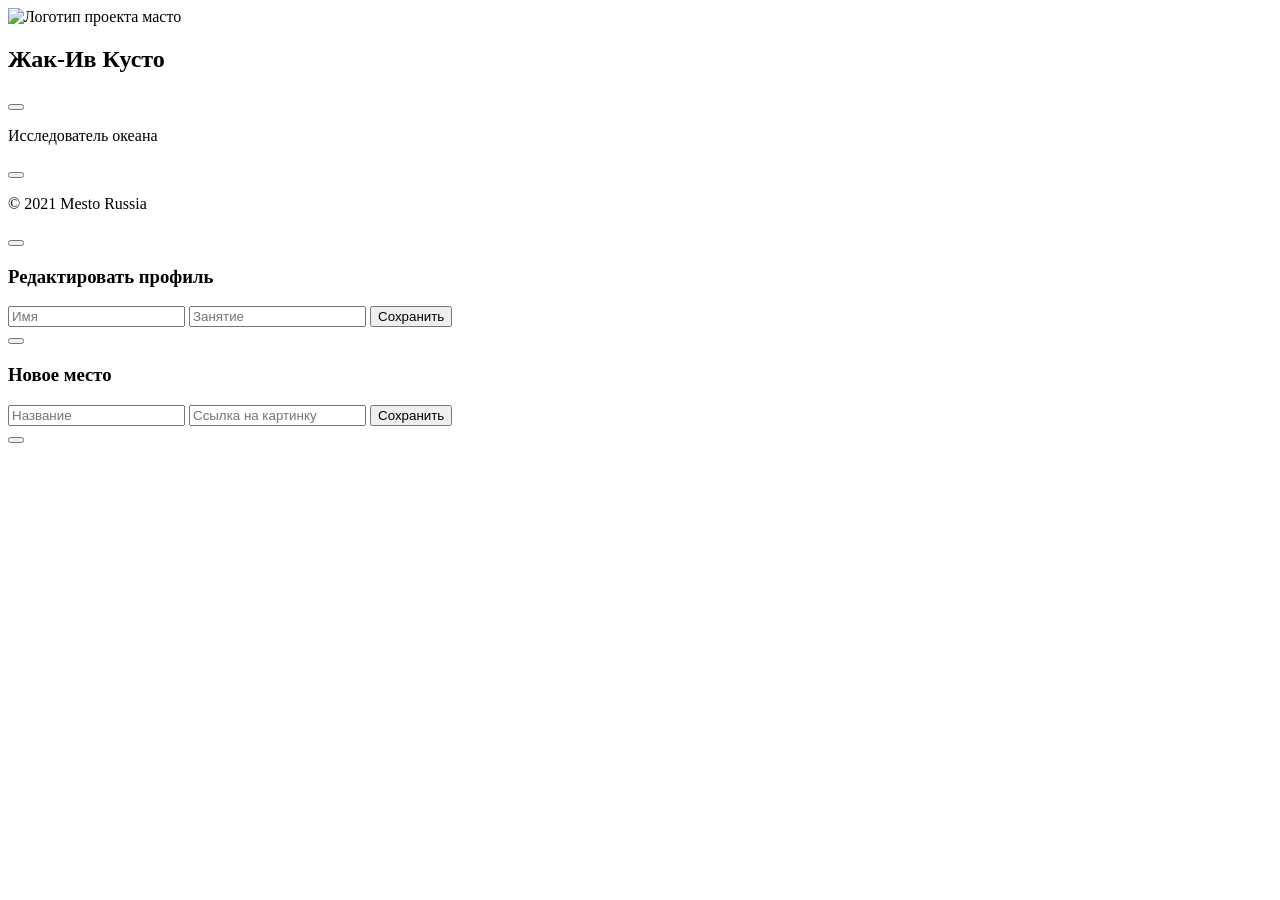
==== index.html @ c6843a1b "Initial commit" ====
<!doctype html>
<html lang="ru">
<head>
  <meta charset="UTF-8">
  <meta name="viewport"
        content="width=device-width, user-scalable=no, initial-scale=1.0, maximum-scale=1.0, minimum-scale=1.0">
  <meta http-equiv="X-UA-Compatible" content="ie=edge">
  <title>Mesto</title>
  <link rel="stylesheet" href="./pages/index.css">
</head>
<body class="page">
<div class="page__content">
  <header class="header page__section">
    <img src="./images/logo.svg" alt="Логотип проекта масто" class="logo header__logo">
  </header>
  <main class="content">
    <section class="profile page__section">
      <div class="profile__image" style="background-image: url('./images/avatar.jpg');"></div>
      <div class="profile__info">
        <h1 class="profile__title">Жак-Ив Кусто</h1>
        <button class="profile__edit-button" type="button"></button>
        <p class="profile__description">Исследователь океана</p>
      </div>
      <button class="profile__add-button" type="button"></button>
    </section>
    <section class="places page__section">
      <ul class="places__list">
      </ul>
    </section>
  </main>
  <footer class="footer page__section">
    <p class="footer__copyright">
      © 2021 Mesto Russia
    </p>
  </footer>
  <div class="popup popup_type_edit">
    <div class="popup__content">
      <button type="button" class="popup__close"></button>
      <h3 class="popup__title">Редактировать профиль</h3>
      <form class="popup__form" name="edit-profile">
        <input type="text" name="name" class="popup__input popup__input_type_name" placeholder="Имя" required>
        <input type="text" name="description" class="popup__input popup__input_type_description" placeholder="Занятие" required>
        <button type="submit" class="button popup__button">Сохранить</button>
      </form>
    </div>
  </div>
  <div class="popup popup_type_new-card">
    <div class="popup__content">
      <button type="button" class="popup__close"></button>
      <h3 class="popup__title">Новое место</h3>
      <form class="popup__form" name="new-place">
        <input type="text" name="place-name" class="popup__input popup__input_type_card-name" placeholder="Название" required>
        <input type="url" name="link" class="popup__input popup__input_type_url" placeholder="Ссылка на картинку" required>
        <button type="submit" class="button popup__button">Сохранить</button>
      </form>
    </div>
  </div>
  <div class="popup popup_type_image">
    <div class="popup__content popup__content_content_image">
      <button type="button" class="popup__close"></button>
      <img src="" alt="" class="popup__image">
      <p class="popup__caption"></p>
    </div>
  </div>
</div>
<script src="./scripts/cards.js"></script>
<script src="./scripts/index.js" defer></script>

<template id="card-template">
  <li class="places__item card">
    <img class="card__image" src="" alt="" />
    <button type="button" class="card__delete-button"></button>
    <div class="card__description">
      <h2 class="card__title">
      </h2>
      <button type="button" class="card__like-button"></button>
    </div>
  </li>
</template>
</body>
</html>
---- pages/index.css ----
@import url('../vendor/normalize.css');
@import url('../vendor/fonts.css');
@import url('../blocks/page/page.css');
@import url('../blocks/header/header.css');
@import url('../blocks/content/content.css');
@import url('../blocks/footer/footer.css');
@import url('../blocks/profile/profile.css');
@import url('../blocks/places/places.css');
@import url('../blocks/card/card.css');
@import url('../blocks/popup/popup.css');
@import url('../blocks/popup/_is-animated/popup_is-animated.css');
@import url('../blocks/popup/_is-opened/popup_is-opened.css');
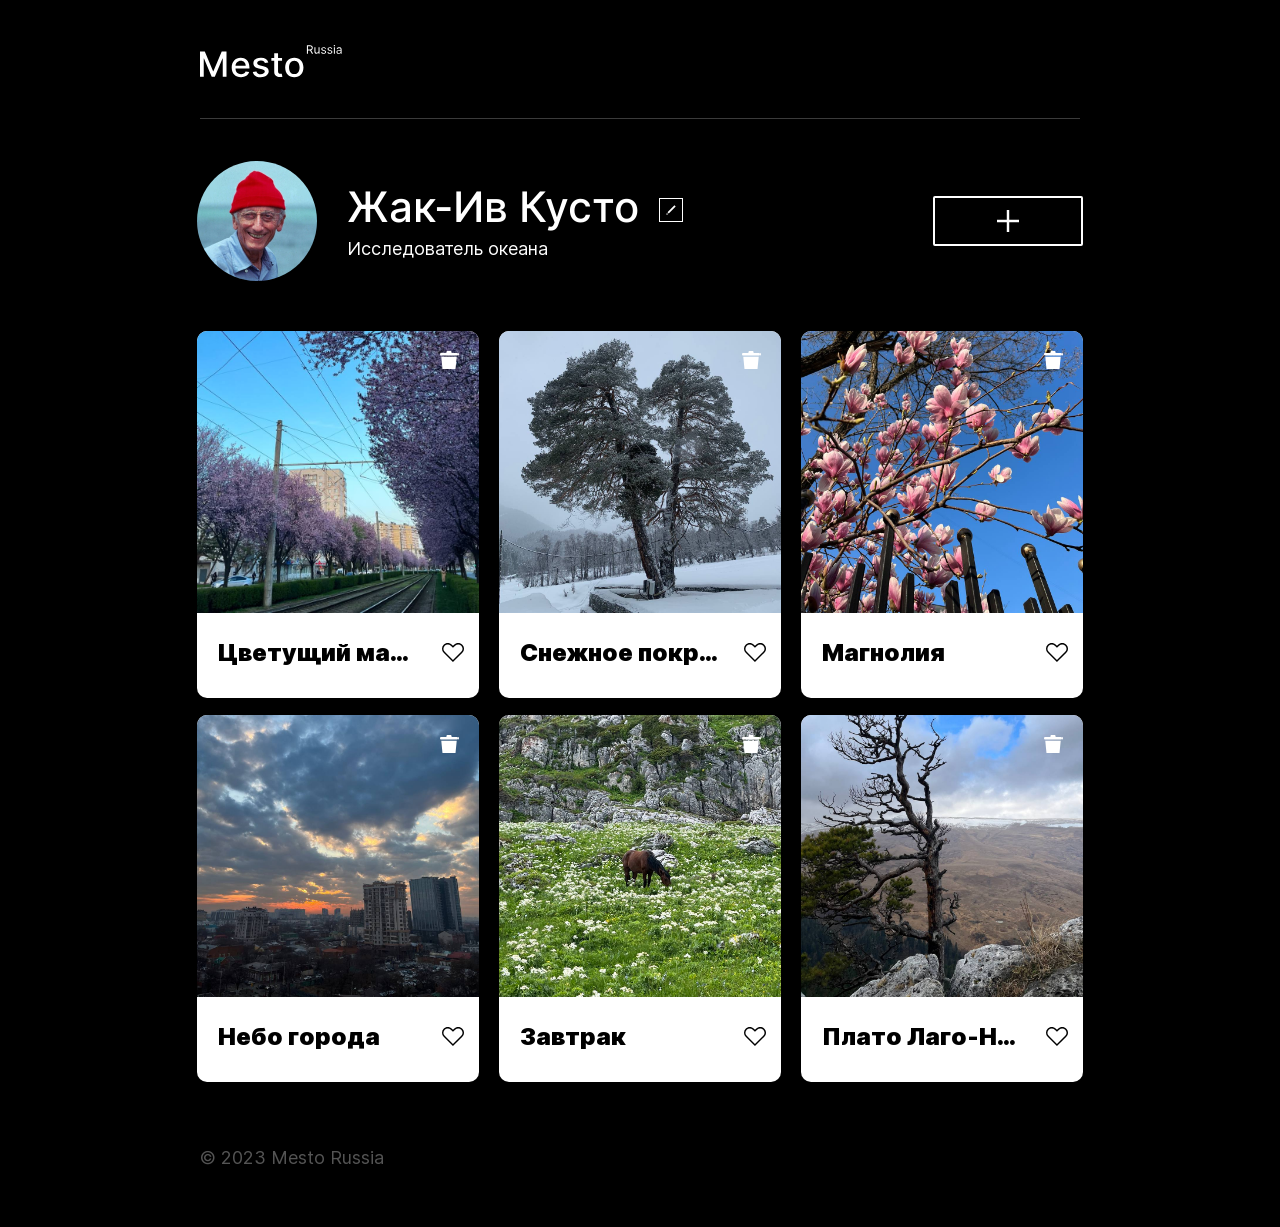
==== commit 6f8f0685: "release" ====
--- a/index.html
+++ b/index.html
@@ -1,81 +1 @@
-<!doctype html>
-<html lang="ru">
-<head>
-  <meta charset="UTF-8">
-  <meta name="viewport"
-        content="width=device-width, user-scalable=no, initial-scale=1.0, maximum-scale=1.0, minimum-scale=1.0">
-  <meta http-equiv="X-UA-Compatible" content="ie=edge">
-  <title>Mesto</title>
-  <link rel="stylesheet" href="./pages/index.css">
-</head>
-<body class="page">
-<div class="page__content">
-  <header class="header page__section">
-    <img src="./images/logo.svg" alt="Логотип проекта масто" class="logo header__logo">
-  </header>
-  <main class="content">
-    <section class="profile page__section">
-      <div class="profile__image" style="background-image: url('./images/avatar.jpg');"></div>
-      <div class="profile__info">
-        <h1 class="profile__title">Жак-Ив Кусто</h1>
-        <button class="profile__edit-button" type="button"></button>
-        <p class="profile__description">Исследователь океана</p>
-      </div>
-      <button class="profile__add-button" type="button"></button>
-    </section>
-    <section class="places page__section">
-      <ul class="places__list">
-      </ul>
-    </section>
-  </main>
-  <footer class="footer page__section">
-    <p class="footer__copyright">
-      © 2021 Mesto Russia
-    </p>
-  </footer>
-  <div class="popup popup_type_edit">
-    <div class="popup__content">
-      <button type="button" class="popup__close"></button>
-      <h3 class="popup__title">Редактировать профиль</h3>
-      <form class="popup__form" name="edit-profile">
-        <input type="text" name="name" class="popup__input popup__input_type_name" placeholder="Имя" required>
-        <input type="text" name="description" class="popup__input popup__input_type_description" placeholder="Занятие" required>
-        <button type="submit" class="button popup__button">Сохранить</button>
-      </form>
-    </div>
-  </div>
-  <div class="popup popup_type_new-card">
-    <div class="popup__content">
-      <button type="button" class="popup__close"></button>
-      <h3 class="popup__title">Новое место</h3>
-      <form class="popup__form" name="new-place">
-        <input type="text" name="place-name" class="popup__input popup__input_type_card-name" placeholder="Название" required>
-        <input type="url" name="link" class="popup__input popup__input_type_url" placeholder="Ссылка на картинку" required>
-        <button type="submit" class="button popup__button">Сохранить</button>
-      </form>
-    </div>
-  </div>
-  <div class="popup popup_type_image">
-    <div class="popup__content popup__content_content_image">
-      <button type="button" class="popup__close"></button>
-      <img src="" alt="" class="popup__image">
-      <p class="popup__caption"></p>
-    </div>
-  </div>
-</div>
-<script src="./scripts/cards.js"></script>
-<script src="./scripts/index.js" defer></script>
-
-<template id="card-template">
-  <li class="places__item card">
-    <img class="card__image" src="" alt="" />
-    <button type="button" class="card__delete-button"></button>
-    <div class="card__description">
-      <h2 class="card__title">
-      </h2>
-      <button type="button" class="card__like-button"></button>
-    </div>
-  </li>
-</template>
-</body>
-</html>
+<!doctype html><html lang="ru"><head><meta charset="UTF-8"><meta http-equiv="X-UA-Compatible" content="IE=edge"><meta name="viewport" content="width=device-width,initial-scale=1"><title>Mesto</title><script defer="defer" src="main.js"></script><link href="main.css" rel="stylesheet"></head><body class="root"><header class="header"><img class="header__logo" src="95fcd4ca72d8b7faa347.svg" alt="Логотип Место"></header><main><section class="profile"><img class="profile__avatar" src="0bc1bdd3ed23ad070238.jpg" alt="Улыбающийся дед"><div class="profile__info"><div class="profile__title"><h1 class="profile__name">Жак-Ив Кусто</h1><button class="profile__edit" type="button"></button></div><p class="profile__description">Исследователь океана</p></div><button class="profile__add-button" type="button"></button></section><div class="gallery-section"><ul class="photo-gallery"><template id="cards"><li class="photo-gallery__item"><img class="photo-gallery__image" src="#" alt="Изображение"> <button class="photo-gallery__remove-button" type="button"></button><div class="photo-gallery__title"><h2 class="photo-gallery__description"></h2><button class="photo-gallery__like-button" type="button"></button></div></li></template></ul></div></main><footer class="footer"><p class="footer__copyright">© 2023 Mesto Russia</p></footer><div class="popup" id="editPopup"><div class="popup__container"><h2 class="popup__title">Редактировать профиль</h2><form class="popup__form" action="#" name="editProfile"><div class="popup__field"><input class="popup__text" id="name" name="personalName" placeholder="Имя" required minlength="2" maxlength="40"> <span class="popup__error" id="personalName-error"></span></div><div class="popup__field"><input class="popup__text" id="job" name="qualification" placeholder="Специальность" required minlength="2" maxlength="200"> <span class="popup__error" id="qualification-error"></span></div><button class="popup__save-button" type="submit">Сохранить</button></form><button class="close-button" type="reset"></button></div></div><div class="popup" id="popupAddCard"><div class="popup__container"><h2 class="popup__title">Новое место</h2><form class="popup__form" action="#" name="addCard"><div class="popup__field"><input class="popup__text" id="title" name="cardTitle" placeholder="Название" required minlength="2" maxlength="30"> <span class="popup__error" id="cardTitle-error"></span></div><div class="popup__field"><input class="popup__text" id="link" name="cardLink" placeholder="Ссылка на картинку" required type="url"> <span class="popup__error" id="cardLink-error"></span></div><button class="popup__save-button" type="submit">Создать</button></form><button class="close-button" type="reset"></button></div></div><div class="popup popup-card" id="previewPopup"><div class="popup-card__container"><img class="popup-card__image" src="#" alt="Изображение"><p class="popup-card__title"></p><button class="close-button"></button></div></div></body></html>
--- a/main.css
+++ b/main.css
@@ -0,0 +1,42 @@
+/*! normalize.css v8.0.1 | MIT License | github.com/necolas/normalize.css */html{line-height:1.15;-webkit-text-size-adjust:100%}body{margin:0}main{display:block}h1{font-size:2em;margin:.67em 0}hr{box-sizing:content-box;height:0;overflow:visible}pre{font-family:monospace,monospace;font-size:1em}a{background-color:transparent}abbr[title]{border-bottom:none;text-decoration:underline;-webkit-text-decoration:underline dotted;text-decoration:underline dotted}b,strong{font-weight:bolder}code,kbd,samp{font-family:monospace,monospace;font-size:1em}small{font-size:80%}sub,sup{font-size:75%;line-height:0;position:relative;vertical-align:baseline}sub{bottom:-.25em}sup{top:-.5em}img{border-style:none}button,input,optgroup,select,textarea{font-family:inherit;font-size:100%;line-height:1.15;margin:0}button,input{overflow:visible}button,select{text-transform:none}[type=button],[type=reset],[type=submit],button{-webkit-appearance:button}[type=button]::-moz-focus-inner,[type=reset]::-moz-focus-inner,[type=submit]::-moz-focus-inner,button::-moz-focus-inner{border-style:none;padding:0}[type=button]:-moz-focusring,[type=reset]:-moz-focusring,[type=submit]:-moz-focusring,button:-moz-focusring{outline:1px dotted ButtonText}fieldset{padding:.35em .75em .625em}legend{box-sizing:border-box;color:inherit;display:table;max-width:100%;padding:0;white-space:normal}progress{vertical-align:baseline}textarea{overflow:auto}[type=checkbox],[type=radio]{box-sizing:border-box;padding:0}[type=number]::-webkit-inner-spin-button,[type=number]::-webkit-outer-spin-button{height:auto}[type=search]{-webkit-appearance:textfield;outline-offset:-2px}[type=search]::-webkit-search-decoration{-webkit-appearance:none}::-webkit-file-upload-button{-webkit-appearance:button;font:inherit}details{display:block}summary{display:list-item}[hidden],template{display:none}
+@font-face{font-display:swap;font-family:Inter;font-style:normal;font-weight:400;src:url(c8ba52b05a9ef10f4758.woff2) format("woff2"),url(8c206db99195777c6769.woff) format("woff")}@font-face{font-display:swap;font-family:Inter;font-style:normal;font-weight:500;src:url(8a50feca5194fae5cc45.woff2) format("woff2"),url(f4d11c8a0b8ff301493a.woff) format("woff")}@font-face{font-display:swap;font-family:Inter;font-style:normal;font-weight:900;src:url(15ca31c0a2a68f76d2d1.woff2) format("woff2"),url(c6938660eec019fefd68.woff) format("woff")}
+.root{background-color:#000;color:#fff;font-family:Inter,Arial,sans-serif;font-style:normal;font-weight:400}@media screen and (min-width:950px){.root{align-items:center;display:flex;flex-direction:column;margin:0 auto;max-width:880px}}
+.header{border-bottom:1px solid rgba(84,84,84,.7);box-sizing:border-box;margin-top:28px}@media screen and (min-width:950px){.header{margin-top:45px;min-height:74px;min-width:880px}}
+.header__logo{display:block;height:24px;padding:0 0 31.6px 27px;width:103px}@media screen and (min-width:950px){.header__logo{height:33px;padding:0;width:142px}}
+.profile{align-items:center;box-sizing:border-box;display:flex;flex-direction:column;margin-top:42px;min-width:282px}@media screen and (min-width:950px){.profile{flex-direction:row;min-width:880px;padding:0}}
+.profile__avatar{border-radius:50%;height:120px;width:120px}
+.profile__info{align-items:center;display:flex;flex-direction:column;margin:26px 0 0;min-width:282px}@media screen and (min-width:950px){.profile__info{align-items:baseline;flex-grow:1;margin:0 0 0 30px;min-width:336px}}
+.profile__title{align-items:baseline;display:flex}
+.profile__name{font-size:27px;font-weight:500;line-height:normal;margin:0;max-width:189px;min-width:189px;overflow:hidden;text-align:center;text-overflow:ellipsis;white-space:nowrap}@media screen and (min-width:950px){.profile__name{font-size:42px;line-height:48px;max-width:294px;min-width:294px;text-align:start}}
+.profile__edit{background:url(ff0fcb318a3974db48d1.svg) no-repeat 50%;border:1px solid #fff;box-shadow:none;box-sizing:border-box;cursor:pointer;height:18px;margin-left:10px;padding:0;transition:.4s;width:18px}.profile__edit:hover{opacity:.6}@media screen and (min-width:950px){.profile__edit{background-size:10px 10px;height:24px;margin-left:18px;width:24px}}
+.profile__description{font-size:14px;font-weight:400;line-height:normal;margin:7px 0 0;max-width:20ch;overflow:hidden;text-align:center;text-overflow:ellipsis;white-space:nowrap}@media screen and (min-width:950px){.profile__description{font-size:18px;text-align:start}}
+.profile__add-button{background:url(54b1426515811a15ebaf.svg) no-repeat 50%;border:2px solid #fff;border-radius:2px;box-shadow:none;box-sizing:border-box;cursor:pointer;margin:33px 0 0;min-height:50px;min-width:282px;padding:0;transition:.4s}.profile__add-button:hover{opacity:.6}@media screen and (min-width:950px){.profile__add-button{background-size:22px 22px;margin:0;min-width:150px}}
+.gallery-section{margin-top:36px;min-height:49vh}@media screen and (min-width:950px){.gallery-section{margin-top:50px}}
+.photo-gallery{box-sizing:border-box;display:grid;gap:17px 20px;grid-template-columns:repeat(auto-fit,minmax(282px,1fr));list-style-type:none;margin:0;padding:0 19px}@media screen and (min-width:950px){.photo-gallery{min-width:880px;padding:0}}
+.photo-gallery__item{background-color:#fff;border-radius:10px;display:flex;flex-direction:column;position:relative}
+.photo-gallery__image{border-radius:10px 10px 0 0;display:block;height:282px;-o-object-fit:cover;object-fit:cover;-o-object-position:bottom;object-position:bottom;overflow:hidden;width:100%}
+.photo-gallery__title{align-items:center;display:flex;justify-content:space-between;margin:25px 15px 31px 21px;min-width:246px}
+.photo-gallery__description{color:#000;font-size:24px;font-weight:900;line-height:29px;margin:0;max-width:200px;overflow:hidden;text-overflow:ellipsis;white-space:nowrap}
+.photo-gallery__like-button{background:url(77ea1611be45fdeca1cc.svg);border-style:none;box-shadow:none;box-sizing:border-box;cursor:pointer;height:19px;margin:0;padding:0;transition:.4s;width:22px}.photo-gallery__like-button:hover{opacity:.5}
+.photo-gallery__remove-button{background-color:transparent;background-image:url(f6c3ffef19812c3236c4.svg);border-style:none;box-shadow:none;box-sizing:border-box;cursor:pointer;height:18px;margin:0;padding:0;position:absolute;right:20px;top:20px;transition:.4s;width:19px}.photo-gallery__remove-button:hover{opacity:.6}
+.photo-gallery__like-button_active{background:url(fe17a515669479b1e649.svg)}
+.footer{box-sizing:border-box;margin:48px 0 36px;min-width:282px;padding:0 19px;width:100%}@media screen and (min-width:950px){.footer{align-self:start;margin:65px 0 58px;min-width:318px;padding:0}}
+.footer__copyright{color:#545454;font-size:14px;font-weight:400;line-height:17px;margin:0}@media screen and (min-width:950px){.footer__copyright{font-size:18px;line-height:22px}}
+.popup{align-items:center;background:rgba(0,0,0,.5);display:flex;height:100%;justify-content:center;left:0;opacity:0;position:fixed;top:0;transition:visibility .3s,opacity .5s ease;visibility:hidden;width:100%;z-index:99}
+.popup__container{background-color:#fff;border-radius:10px;box-shadow:0 0 25px rgba(0,0,0,.15);min-width:282px;position:relative}@media screen and (min-width:950px){.popup__container{min-width:430px}}
+.popup__title{color:#000;font-size:18px;font-weight:900;line-height:22px;margin:25px 0 0;text-align:center}@media screen and (min-width:950px){.popup__title{font-size:24px;line-height:29px;margin:34px 64px 0 36px;text-align:left}}
+.popup__form{align-items:center;display:flex;flex-direction:column;padding:75px 0 25px}@media screen and (min-width:950px){.popup__form{padding-top:54px}}
+.popup__field{display:grid;max-width:238px;min-height:64px;row-gap:5px}@media screen and (min-width:950px){.popup__field{max-width:358px}}
+.popup__error{color:red;font-size:12px;font-weight:400;line-height:normal;visibility:hidden}
+.popup__error_visible{visibility:visible}
+.popup__text{border:none;border-bottom:1px solid rgba(0,0,0,.2);box-sizing:border-box;font-size:14px;font-weight:400;height:27px;line-height:17px;min-width:238px;padding:0 0 13px}.popup__text:focus{outline:none}@media screen and (min-width:950px){.popup__text{min-width:358px}}
+.popup__text_error{border-bottom:1px solid red}
+.popup__save-button{background-color:#000;border-radius:2px;border-style:none;color:#fff;font-size:14px;font-weight:400;line-height:17px;margin-top:9px;min-height:46px;min-width:238px;padding:0;text-align:center;transition:.4s}.popup__save-button:not(.popup__save-button_disabled):hover{background-color:rgba(0,0,0,.8);cursor:pointer}@media screen and (min-width:950px){.popup__save-button{font-size:18px;line-height:22px;margin:10px 0 0;min-height:50px;min-width:358px}}
+.popup__save-button_disabled{background:#f6f6f6;border:1px solid rgba(0,0,0,.15);color:rgba(0,0,0,.15)}
+.popup_opened{opacity:1;visibility:visible}
+.popup-card{background-color:rgba(0,0,0,.9)}
+.popup-card__container{align-items:center;display:flex;flex-direction:column;justify-content:center;position:relative}
+.popup-card__image{max-height:75vh;max-width:75vw}
+.popup-card__title{align-self:start;font-size:12px;font-weight:400;line-height:normal;margin:10px 0 0;padding:0}
+.close-button{background:url(b793e07c3f4c19e26c11.svg) no-repeat;border-style:none;box-shadow:none;box-sizing:border-box;height:20px;position:absolute;right:0;top:0;transform:translateY(calc(-100% - 16px));transition:.4s;width:20px}.close-button:hover{cursor:pointer;opacity:.6}@media screen and (min-width:950px){.close-button{background-size:contain;height:32px;transform:translate(calc(100% + 8px),calc(-100% - 8px));width:32px}}
+
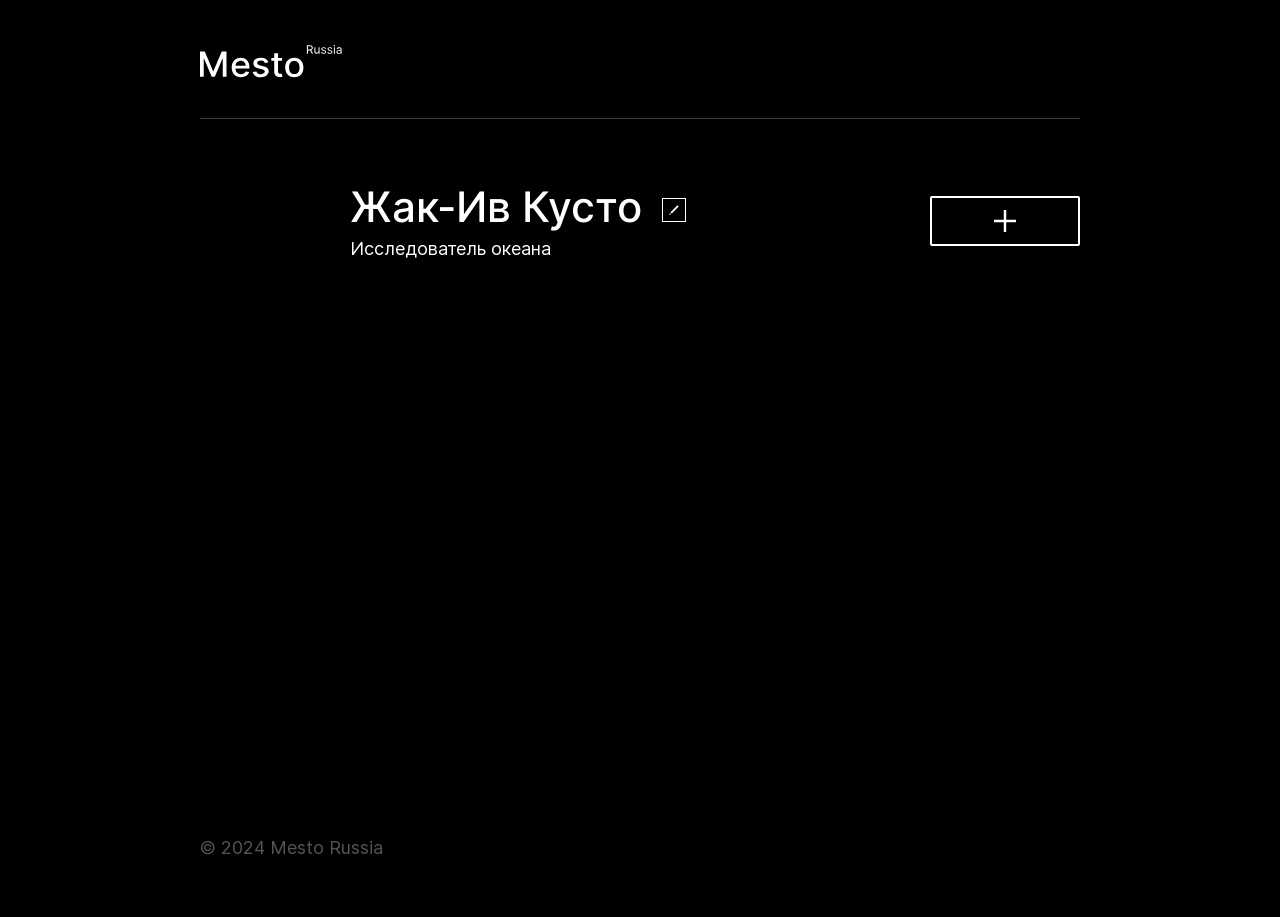
==== commit 19b3f14e: "release 2.0" ====
--- a/index.html
+++ b/index.html
@@ -1 +1 @@
-<!doctype html><html lang="ru"><head><meta charset="UTF-8"><meta http-equiv="X-UA-Compatible" content="IE=edge"><meta name="viewport" content="width=device-width,initial-scale=1"><title>Mesto</title><script defer="defer" src="main.js"></script><link href="main.css" rel="stylesheet"></head><body class="root"><header class="header"><img class="header__logo" src="95fcd4ca72d8b7faa347.svg" alt="Логотип Место"></header><main><section class="profile"><img class="profile__avatar" src="0bc1bdd3ed23ad070238.jpg" alt="Улыбающийся дед"><div class="profile__info"><div class="profile__title"><h1 class="profile__name">Жак-Ив Кусто</h1><button class="profile__edit" type="button"></button></div><p class="profile__description">Исследователь океана</p></div><button class="profile__add-button" type="button"></button></section><div class="gallery-section"><ul class="photo-gallery"><template id="cards"><li class="photo-gallery__item"><img class="photo-gallery__image" src="#" alt="Изображение"> <button class="photo-gallery__remove-button" type="button"></button><div class="photo-gallery__title"><h2 class="photo-gallery__description"></h2><button class="photo-gallery__like-button" type="button"></button></div></li></template></ul></div></main><footer class="footer"><p class="footer__copyright">© 2023 Mesto Russia</p></footer><div class="popup" id="editPopup"><div class="popup__container"><h2 class="popup__title">Редактировать профиль</h2><form class="popup__form" action="#" name="editProfile"><div class="popup__field"><input class="popup__text" id="name" name="personalName" placeholder="Имя" required minlength="2" maxlength="40"> <span class="popup__error" id="personalName-error"></span></div><div class="popup__field"><input class="popup__text" id="job" name="qualification" placeholder="Специальность" required minlength="2" maxlength="200"> <span class="popup__error" id="qualification-error"></span></div><button class="popup__save-button" type="submit">Сохранить</button></form><button class="close-button" type="reset"></button></div></div><div class="popup" id="popupAddCard"><div class="popup__container"><h2 class="popup__title">Новое место</h2><form class="popup__form" action="#" name="addCard"><div class="popup__field"><input class="popup__text" id="title" name="cardTitle" placeholder="Название" required minlength="2" maxlength="30"> <span class="popup__error" id="cardTitle-error"></span></div><div class="popup__field"><input class="popup__text" id="link" name="cardLink" placeholder="Ссылка на картинку" required type="url"> <span class="popup__error" id="cardLink-error"></span></div><button class="popup__save-button" type="submit">Создать</button></form><button class="close-button" type="reset"></button></div></div><div class="popup popup-card" id="previewPopup"><div class="popup-card__container"><img class="popup-card__image" src="#" alt="Изображение"><p class="popup-card__title"></p><button class="close-button"></button></div></div></body></html>+<!doctype html><html lang="ru"><head><meta charset="UTF-8"><meta http-equiv="X-UA-Compatible" content="IE=edge"><meta name="viewport" content="width=device-width,initial-scale=1"><title>Mesto</title><script defer="defer" src="main.js"></script><link href="main.css" rel="stylesheet"></head><body class="root"><header class="header"><img class="header__logo" src="95fcd4ca72d8b7faa347.svg" alt="Логотип Место"></header><main><section class="profile"><div class="profile__avatar" style="background-image: url(https://www.mirf.ru/wp-content/uploads/2021/11/piltower.jpg)"></div><div class="profile__info"><div class="profile__title"><h1 class="profile__name">Жак-Ив Кусто</h1><button class="profile__edit" type="button"></button></div><p class="profile__description">Исследователь океана</p></div><button class="profile__add-button" type="button"></button></section><div class="gallery-section"><ul class="photo-gallery"><template id="cards"><li class="photo-gallery__item"><img class="photo-gallery__image" src="#" alt="Изображение"> <button class="photo-gallery__remove-button" type="button"></button><div class="photo-gallery__title"><h2 class="photo-gallery__description"></h2><div class="photo-gallery__like-counter"><button class="photo-gallery__like-counter-button" type="button"></button><p class="photo-gallery__like-counter-button_count"></p></div></div></li></template></ul></div></main><footer class="footer"><p class="footer__copyright">© 2024 Mesto Russia</p></footer><div class="popup" id="editPopup"><div class="popup__container"><h2 class="popup__title">Редактировать профиль</h2><form class="popup__form" action="#" name="editProfile"><div class="popup__field"><input class="popup__text" id="name" name="personalName" placeholder="Имя" required minlength="2" maxlength="40" pattern="^[a-zA-Zа-яА-ЯёЁ\s\-]{1,40}$" data-error-message="Разрешены только латинские, кириллические буквы, знаки дефиса и пробелы"> <span class="popup__error" id="personalName-error"></span></div><div class="popup__field"><input class="popup__text" id="job" name="qualification" placeholder="Специальность" required minlength="2" maxlength="200" pattern="^[a-zA-Zа-яА-ЯёЁ\s\-]{1,40}$" data-error-message="Разрешены только латинские, кириллические буквы, знаки дефиса и пробелы"> <span class="popup__error" id="qualification-error"></span></div><button class="popup__save-button" type="submit">Сохранить</button></form><button class="close-button" type="reset"></button></div></div><div class="popup" id="popupAddCard"><div class="popup__container"><h2 class="popup__title">Новое место</h2><form class="popup__form" action="#" name="addCard"><div class="popup__field"><input class="popup__text" id="title" name="cardTitle" placeholder="Название" required minlength="2" maxlength="30" pattern="^[a-zA-Zа-яА-ЯёЁ\s\-]{1,40}$" data-error-message="Разрешены только латинские, кириллические буквы, знаки дефиса и пробелы"> <span class="popup__error" id="cardTitle-error"></span></div><div class="popup__field"><input class="popup__text" id="link" name="cardLink" placeholder="Ссылка на картинку" required type="url"> <span class="popup__error" id="cardLink-error"></span></div><button class="popup__save-button" type="submit">Создать</button></form><button class="close-button" type="reset"></button></div></div><div class="popup popup-card" id="previewPopup"><div class="popup-card__container"><img class="popup-card__image" src="#" alt="Изображение"><p class="popup-card__title"></p><button class="close-button"></button></div></div><div class="popup" id="popupUpdateAvatar"><div class="popup__container"><h2 class="popup__title">Обновить аватар</h2><form class="popup__form" action="#" name="updateAvatar"><div class="popup__field"><input class="popup__text" id="avatarRef" name="avatarLink" placeholder="Ссылка на аватар" required type="url"> <span class="popup__error" id="avatarLink-error"></span></div><button class="popup__save-button" type="submit">Сохранить</button></form><button class="close-button" type="reset"></button></div></div></body></html>
--- a/main.css
+++ b/main.css
@@ -4,7 +4,7 @@
 .header{border-bottom:1px solid rgba(84,84,84,.7);box-sizing:border-box;margin-top:28px}@media screen and (min-width:950px){.header{margin-top:45px;min-height:74px;min-width:880px}}
 .header__logo{display:block;height:24px;padding:0 0 31.6px 27px;width:103px}@media screen and (min-width:950px){.header__logo{height:33px;padding:0;width:142px}}
 .profile{align-items:center;box-sizing:border-box;display:flex;flex-direction:column;margin-top:42px;min-width:282px}@media screen and (min-width:950px){.profile{flex-direction:row;min-width:880px;padding:0}}
-.profile__avatar{border-radius:50%;height:120px;width:120px}
+.profile__avatar{background-size:cover;cursor:pointer;height:120px;position:relative;width:120px}.profile__avatar,.profile__avatar:after{background-position:50%;border-radius:50%}.profile__avatar:after{background-repeat:no-repeat;bottom:0;content:" ";left:0;position:absolute;right:0;top:0;transition:.8ms}.profile__avatar:hover:after{background-color:rgba(0,0,0,.8);background-image:url(a086f758840ae814ecde.svg)}
 .profile__info{align-items:center;display:flex;flex-direction:column;margin:26px 0 0;min-width:282px}@media screen and (min-width:950px){.profile__info{align-items:baseline;flex-grow:1;margin:0 0 0 30px;min-width:336px}}
 .profile__title{align-items:baseline;display:flex}
 .profile__name{font-size:27px;font-weight:500;line-height:normal;margin:0;max-width:189px;min-width:189px;overflow:hidden;text-align:center;text-overflow:ellipsis;white-space:nowrap}@media screen and (min-width:950px){.profile__name{font-size:42px;line-height:48px;max-width:294px;min-width:294px;text-align:start}}
@@ -17,13 +17,16 @@
 .photo-gallery__image{border-radius:10px 10px 0 0;display:block;height:282px;-o-object-fit:cover;object-fit:cover;-o-object-position:bottom;object-position:bottom;overflow:hidden;width:100%}
 .photo-gallery__title{align-items:center;display:flex;justify-content:space-between;margin:25px 15px 31px 21px;min-width:246px}
 .photo-gallery__description{color:#000;font-size:24px;font-weight:900;line-height:29px;margin:0;max-width:200px;overflow:hidden;text-overflow:ellipsis;white-space:nowrap}
-.photo-gallery__like-button{background:url(77ea1611be45fdeca1cc.svg);border-style:none;box-shadow:none;box-sizing:border-box;cursor:pointer;height:19px;margin:0;padding:0;transition:.4s;width:22px}.photo-gallery__like-button:hover{opacity:.5}
-.photo-gallery__remove-button{background-color:transparent;background-image:url(f6c3ffef19812c3236c4.svg);border-style:none;box-shadow:none;box-sizing:border-box;cursor:pointer;height:18px;margin:0;padding:0;position:absolute;right:20px;top:20px;transition:.4s;width:19px}.photo-gallery__remove-button:hover{opacity:.6}
-.photo-gallery__like-button_active{background:url(fe17a515669479b1e649.svg)}
+.photo-gallery__like-counter{align-items:center;display:flex;flex-direction:column;height:35px;width:22px}
+.photo-gallery__like-counter-button{background:url(77ea1611be45fdeca1cc.svg);border-style:none;box-shadow:none;box-sizing:border-box;cursor:pointer;height:19px;margin:0;padding:0;position:relative;transition:.4s;width:22px}.photo-gallery__like-counter-button:hover{opacity:.5}
+.photo-gallery__like-counter-button_active{background:url(fe17a515669479b1e649.svg)}
+.photo-gallery__like-counter-button_count{color:#000;font-size:13px;margin:0;padding:0;position:absolute;transform:translateY(21px)}
+.photo-gallery__remove-button{background-color:transparent;background-image:url(f6c3ffef19812c3236c4.svg);border-style:none;box-shadow:none;box-sizing:border-box;cursor:pointer;height:18px;margin:0;padding:0;position:absolute;right:15px;top:20px;transition:.4s;width:19px}.photo-gallery__remove-button:hover{opacity:.6}
+.photo-gallery__remove-button_hide{display:none}
 .footer{box-sizing:border-box;margin:48px 0 36px;min-width:282px;padding:0 19px;width:100%}@media screen and (min-width:950px){.footer{align-self:start;margin:65px 0 58px;min-width:318px;padding:0}}
 .footer__copyright{color:#545454;font-size:14px;font-weight:400;line-height:17px;margin:0}@media screen and (min-width:950px){.footer__copyright{font-size:18px;line-height:22px}}
 .popup{align-items:center;background:rgba(0,0,0,.5);display:flex;height:100%;justify-content:center;left:0;opacity:0;position:fixed;top:0;transition:visibility .3s,opacity .5s ease;visibility:hidden;width:100%;z-index:99}
-.popup__container{background-color:#fff;border-radius:10px;box-shadow:0 0 25px rgba(0,0,0,.15);min-width:282px;position:relative}@media screen and (min-width:950px){.popup__container{min-width:430px}}
+.popup__container{background-color:#fff;border-radius:10px;box-shadow:0 0 25px rgba(0,0,0,.15);min-width:272px;position:relative}@media screen and (min-width:950px){.popup__container{min-width:430px}}
 .popup__title{color:#000;font-size:18px;font-weight:900;line-height:22px;margin:25px 0 0;text-align:center}@media screen and (min-width:950px){.popup__title{font-size:24px;line-height:29px;margin:34px 64px 0 36px;text-align:left}}
 .popup__form{align-items:center;display:flex;flex-direction:column;padding:75px 0 25px}@media screen and (min-width:950px){.popup__form{padding-top:54px}}
 .popup__field{display:grid;max-width:238px;min-height:64px;row-gap:5px}@media screen and (min-width:950px){.popup__field{max-width:358px}}
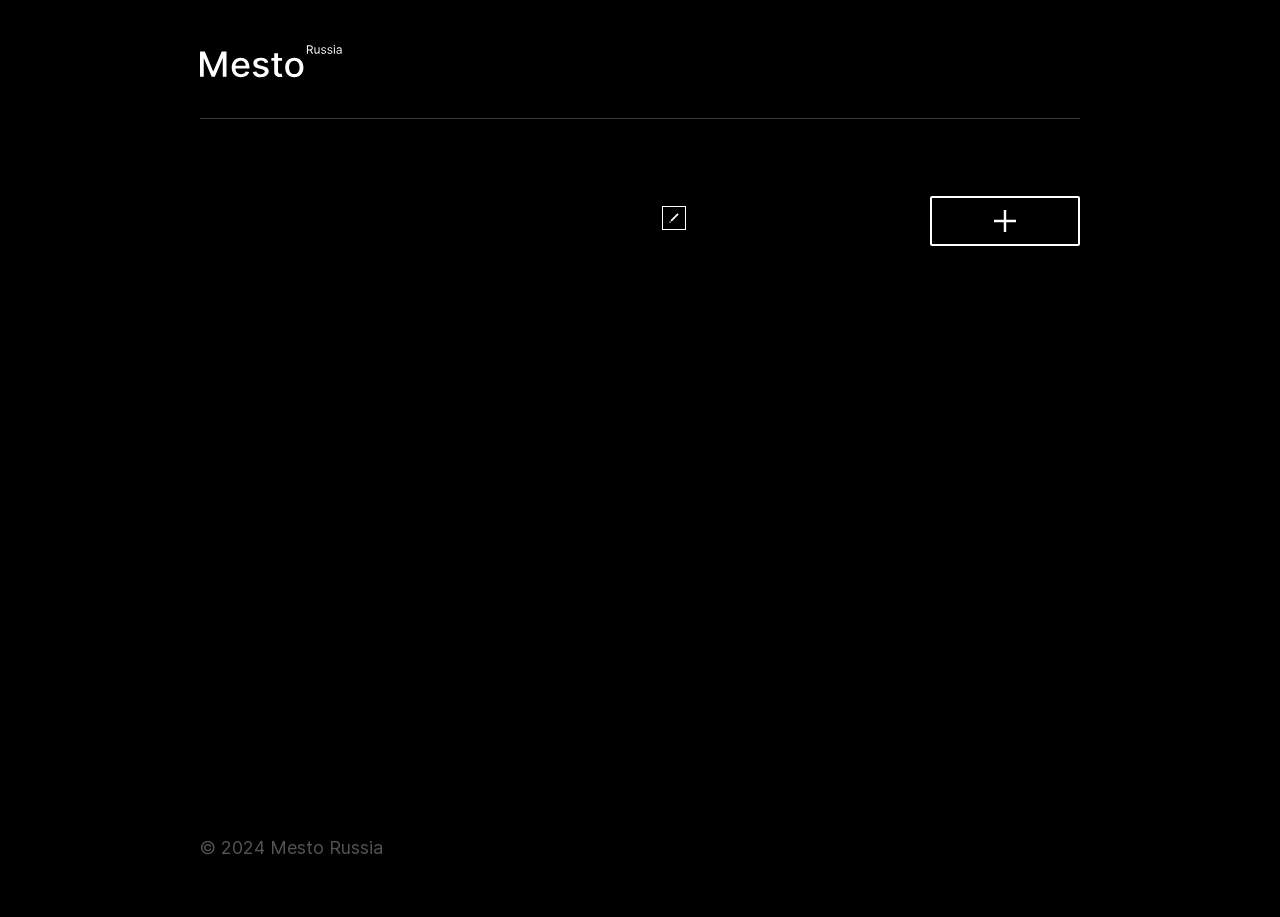
==== commit 8bca1bad: "rework project on functional programming from classes" ====
--- a/index.html
+++ b/index.html
@@ -1 +1 @@
-<!doctype html><html lang="ru"><head><meta charset="UTF-8"><meta http-equiv="X-UA-Compatible" content="IE=edge"><meta name="viewport" content="width=device-width,initial-scale=1"><title>Mesto</title><script defer="defer" src="main.js"></script><link href="main.css" rel="stylesheet"></head><body class="root"><header class="header"><img class="header__logo" src="95fcd4ca72d8b7faa347.svg" alt="Логотип Место"></header><main><section class="profile"><div class="profile__avatar" style="background-image: url(https://www.mirf.ru/wp-content/uploads/2021/11/piltower.jpg)"></div><div class="profile__info"><div class="profile__title"><h1 class="profile__name">Жак-Ив Кусто</h1><button class="profile__edit" type="button"></button></div><p class="profile__description">Исследователь океана</p></div><button class="profile__add-button" type="button"></button></section><div class="gallery-section"><ul class="photo-gallery"><template id="cards"><li class="photo-gallery__item"><img class="photo-gallery__image" src="#" alt="Изображение"> <button class="photo-gallery__remove-button" type="button"></button><div class="photo-gallery__title"><h2 class="photo-gallery__description"></h2><div class="photo-gallery__like-counter"><button class="photo-gallery__like-counter-button" type="button"></button><p class="photo-gallery__like-counter-button_count"></p></div></div></li></template></ul></div></main><footer class="footer"><p class="footer__copyright">© 2024 Mesto Russia</p></footer><div class="popup" id="editPopup"><div class="popup__container"><h2 class="popup__title">Редактировать профиль</h2><form class="popup__form" action="#" name="editProfile"><div class="popup__field"><input class="popup__text" id="name" name="personalName" placeholder="Имя" required minlength="2" maxlength="40" pattern="^[a-zA-Zа-яА-ЯёЁ\s\-]{1,40}$" data-error-message="Разрешены только латинские, кириллические буквы, знаки дефиса и пробелы"> <span class="popup__error" id="personalName-error"></span></div><div class="popup__field"><input class="popup__text" id="job" name="qualification" placeholder="Специальность" required minlength="2" maxlength="200" pattern="^[a-zA-Zа-яА-ЯёЁ\s\-]{1,40}$" data-error-message="Разрешены только латинские, кириллические буквы, знаки дефиса и пробелы"> <span class="popup__error" id="qualification-error"></span></div><button class="popup__save-button" type="submit">Сохранить</button></form><button class="close-button" type="reset"></button></div></div><div class="popup" id="popupAddCard"><div class="popup__container"><h2 class="popup__title">Новое место</h2><form class="popup__form" action="#" name="addCard"><div class="popup__field"><input class="popup__text" id="title" name="cardTitle" placeholder="Название" required minlength="2" maxlength="30" pattern="^[a-zA-Zа-яА-ЯёЁ\s\-]{1,40}$" data-error-message="Разрешены только латинские, кириллические буквы, знаки дефиса и пробелы"> <span class="popup__error" id="cardTitle-error"></span></div><div class="popup__field"><input class="popup__text" id="link" name="cardLink" placeholder="Ссылка на картинку" required type="url"> <span class="popup__error" id="cardLink-error"></span></div><button class="popup__save-button" type="submit">Создать</button></form><button class="close-button" type="reset"></button></div></div><div class="popup popup-card" id="previewPopup"><div class="popup-card__container"><img class="popup-card__image" src="#" alt="Изображение"><p class="popup-card__title"></p><button class="close-button"></button></div></div><div class="popup" id="popupUpdateAvatar"><div class="popup__container"><h2 class="popup__title">Обновить аватар</h2><form class="popup__form" action="#" name="updateAvatar"><div class="popup__field"><input class="popup__text" id="avatarRef" name="avatarLink" placeholder="Ссылка на аватар" required type="url"> <span class="popup__error" id="avatarLink-error"></span></div><button class="popup__save-button" type="submit">Сохранить</button></form><button class="close-button" type="reset"></button></div></div></body></html>+<!doctype html><html lang="ru"><head><meta charset="UTF-8"><meta http-equiv="X-UA-Compatible" content="IE=edge"><meta name="viewport" content="width=device-width,initial-scale=1"><title>Mesto</title><script defer="defer" src="main.js"></script><link href="main.css" rel="stylesheet"></head><body class="root"><header class="header"><img class="header__logo" src="95fcd4ca72d8b7faa347.svg" alt="Логотип Место"></header><main><section class="profile"><div class="profile__avatar" style="background-image: url(#)"></div><div class="profile__info"><div class="profile__title"><h1 class="profile__name"></h1><button class="profile__edit" type="button"></button></div><p class="profile__description"></p></div><button class="profile__add-button" type="button"></button></section><div class="gallery-section"><ul class="photo-gallery"><template id="cards"><li class="photo-gallery__item"><img class="photo-gallery__image" src="#" alt="Изображение"> <button class="photo-gallery__remove-button" type="button"></button><div class="photo-gallery__title"><h2 class="photo-gallery__description"></h2><div class="photo-gallery__like-counter"><button class="photo-gallery__like-counter-button" type="button"></button><p class="photo-gallery__like-counter-button_count"></p></div></div></li></template></ul></div></main><footer class="footer"><p class="footer__copyright">© 2024 Mesto Russia</p></footer><div class="popup" id="editPopup"><div class="popup__container"><h2 class="popup__title">Редактировать профиль</h2><form class="popup__form" action="#" name="editProfile"><div class="popup__field"><input class="popup__text" id="name" name="personalName" placeholder="Имя" required minlength="2" maxlength="40" pattern="^[a-zA-Zа-яА-ЯёЁ\s\-]{1,40}$" data-error-message="Разрешены только латинские, кириллические буквы, знаки дефиса и пробелы"> <span class="popup__error" id="personalName-error"></span></div><div class="popup__field"><input class="popup__text" id="job" name="qualification" placeholder="Специальность" required minlength="2" maxlength="200" pattern="^[a-zA-Zа-яА-ЯёЁ\s\-]{1,40}$" data-error-message="Разрешены только латинские, кириллические буквы, знаки дефиса и пробелы"> <span class="popup__error" id="qualification-error"></span></div><button class="popup__save-button" id="edit-save-button" type="submit">Сохранить</button></form><button class="close-button" type="reset"></button></div></div><div class="popup" id="popupAddCard"><div class="popup__container"><h2 class="popup__title">Новое место</h2><form class="popup__form" action="#" name="addCard"><div class="popup__field"><input class="popup__text" id="title" name="cardTitle" placeholder="Название" required minlength="2" maxlength="30" pattern="^[a-zA-Zа-яА-ЯёЁ\s\-]{1,40}$" data-error-message="Разрешены только латинские, кириллические буквы, знаки дефиса и пробелы"> <span class="popup__error" id="cardTitle-error"></span></div><div class="popup__field"><input class="popup__text" id="link" name="cardLink" placeholder="Ссылка на картинку" required type="url"> <span class="popup__error" id="cardLink-error"></span></div><button class="popup__save-button" id="add-save-button" type="submit">Создать</button></form><button class="close-button" type="reset"></button></div></div><div class="popup popup-card" id="previewPopup"><div class="popup-card__container"><img class="popup-card__image" src="#" alt="Изображение"><p class="popup-card__title"></p><button class="close-button"></button></div></div><div class="popup" id="popupUpdateAvatar"><div class="popup__container"><h2 class="popup__title">Обновить аватар</h2><form class="popup__form" action="#" name="updateAvatar"><div class="popup__field"><input class="popup__text" id="avatarRef" name="avatarLink" placeholder="Ссылка на аватар" required type="url"> <span class="popup__error" id="avatarLink-error"></span></div><button class="popup__save-button" id="update-save-button" type="submit">Сохранить</button></form><button class="close-button" type="reset"></button></div></div></body></html>
